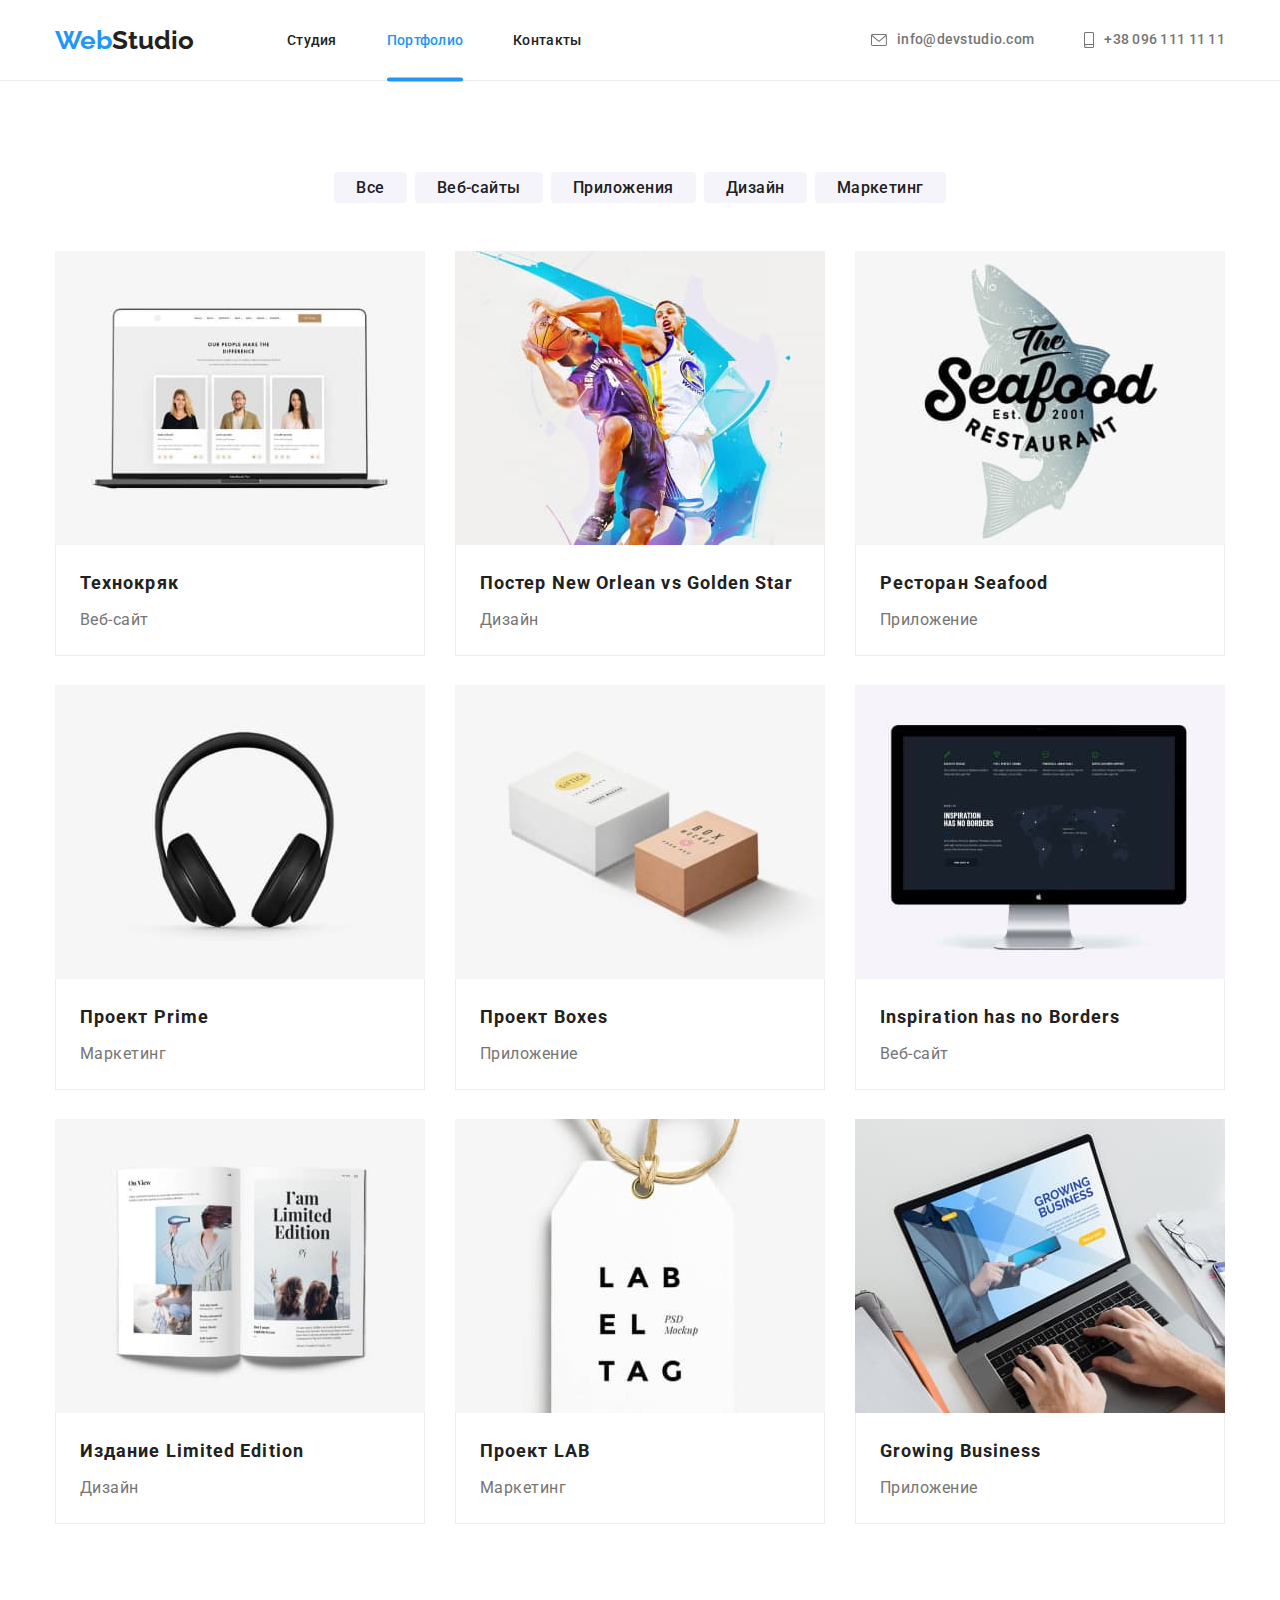
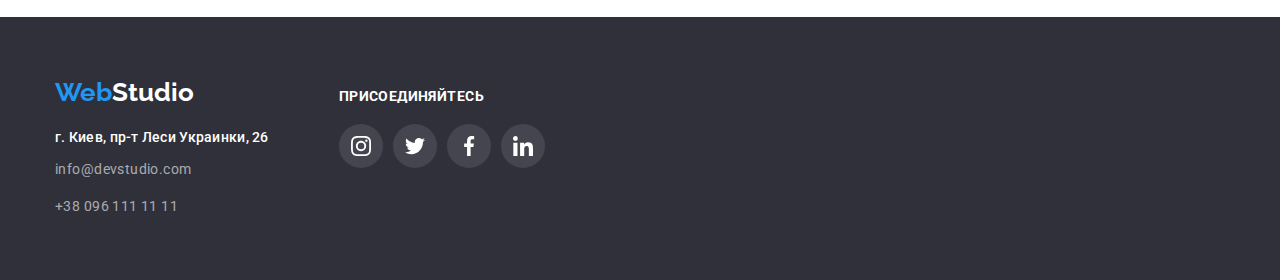
==== portfolio.html @ 439feb78 "copy files fm mod#5" ====
<!DOCTYPE html>

<html lang="ru">
  <head>
    <meta charset="UTF-8" />
    <meta http-equiv="X-UA-Compatible" content="IE=edge" />
    <meta name="viewport" content="width=device-width, initial-scale=1.0" />
    <title>Портфолио</title>
    <link rel="preconnect" href="https://fonts.googleapis.com" />
    <link rel="preconnect" href="https://fonts.gstatic.com" crossorigin />
    <link
      href="https://fonts.googleapis.com/css2?family=Raleway:wght@700&family=Roboto:wght@400;500;700;900&display=swap"
      rel="stylesheet"
    />
    <link
      rel="stylesheet"
      href="https://cdnjs.cloudflare.com/ajax/libs/modern-normalize/1.1.0/modern-normalize.min.css"
    />
    <link rel="stylesheet" href="./css/styles.css" />
  </head>
  <body>
    <header class="main-header">
      <div class="container flex hrznt-cent">
        <a href="./index.html" class="logo" lang="en"
          ><span class="accent">Web</span>Studio</a
        >
        <nav class="main-nav">
          <ul class="main-manu list">
            <li class="link">
              <a href="./index.html" class="main-menu-link">Студия</a>
            </li>
            <li class="link">
              <a href="./portfolio.html" class="current main-menu-link"
                >Портфолио</a
              >
            </li>
            <li class="link">
              <a href="#" class="main-menu-link">Контакты</a>
            </li>
          </ul>
        </nav>
        <ul class="address-nav list">
          <li class="address-link">
            <a
              href="mailto:info@devstudio.com"
              class="contacts-header"
              lang="en"
            >
              <svg class="mail-icon" style="width: 16px; height: 12px">
                <use href="./images/icons.svg#icon-envelope"></use>
              </svg>
              info@devstudio.com</a
            >
          </li>
          <li class="address-link">
            <a href="tel:+380961111111" class="contacts-header">
              <svg class="phone-icon" style="width: 10px; height: 16px">
                <use href="./images/icons.svg#icon-smartphone"></use>
              </svg>
              +38 096 111 11 11</a
            >
          </li>
        </ul>
      </div>
    </header>
    <main>
      <section class="section">
        <div class="container">
          <h1 class="section-title hide">Нашы работы</h1>
          <ul class="filter list">
            <li class="filter-item">
              <a href="" class="filter-button">Все</a>
            </li>
            <li class="filter-item">
              <a href="" class="filter-button">Веб-сайты</a>
            </li>
            <li class="filter-item">
              <a href="" class="filter-button">Приложения</a>
            </li>
            <li class="filter-item">
              <a href="" class="filter-button">Дизайн</a>
            </li>
            <li class="filter-item">
              <a href="" class="filter-button">Маркетинг</a>
            </li>
          </ul>
          <ul class="project-portfolio list">
            <li class="project-card">
              <a href="" class="project-link">
                <div class="img-box">
                  <img
                    class="project-img no-gap"
                    src="./images/card-technockrayk.jpg"
                    alt="Основная страница сайта"
                    width="370"
                    height="294"
                  />
                  <div class="text-box">
                    <p class="text">
                      Ресурс предлагает комплексные предложения с разным уровнем
                      функционала и сервисов. Все это позволит посетителю
                      получить исчерпывающие сведения <br />
                      о компании или частном лице.
                    </p>
                  </div>
                </div>
                <div class="project-tag">
                  <h2 class="project-name">Технокряк</h2>
                  <p class="project-category">Веб-сайт</p>
                </div>
              </a>
            </li>
            <li class="project-card">
              <a href="" class="project-link">
                <div class="img-box">
                  <img
                    class="project-img no-gap"
                    src="./images/card-poster.jpg"
                    alt="Два баскетболиста с мячом"
                    width="370"
                    height="294"
                  />
                  <div class="text-box">
                    <p class="text">
                      Ресурс предлагает комплексные предложения с разным уровнем
                      функционала и сервисов. Все это позволит посетителю
                      получить исчерпывающие сведения <br />
                      о компании или частном лице.
                    </p>
                  </div>
                </div>
                <div class="project-tag">
                  <h2 class="project-name">
                    Постер <span lang="en">New Orlean vs Golden Star</span>
                  </h2>
                  <p class="project-category">Дизайн</p>
                </div>
              </a>
            </li>
            <li class="project-card">
              <a href="" class="project-link">
                <div class="img-box">
                  <img
                    class="project-img no-gap"
                    src="./images/card-restoran.jpg"
                    alt="Логотп ресторана"
                    width="370"
                    height="294"
                  />
                  <div class="text-box">
                    <p class="text">
                      Ресурс предлагает комплексные предложения с разным уровнем
                      функционала и сервисов. Все это позволит посетителю
                      получить исчерпывающие сведения <br />
                      о компании или частном лице.
                    </p>
                  </div>
                </div>
                <div class="project-tag">
                  <h2 class="project-name">
                    Ресторан <span lang="en">Seafood</span>
                  </h2>
                  <p class="project-category">Приложение</p>
                </div>
              </a>
            </li>
            <li class="project-card">
              <a href="" class="project-link">
                <div class="img-box">
                  <img
                    class="project-img no-gap"
                    src="./images/card-prime.jpg"
                    alt="Полноразмерные наушники"
                    width="370"
                    height="294"
                  />
                  <div class="text-box">
                    <p class="text">
                      Ресурс предлагает комплексные предложения с разным уровнем
                      функционала и сервисов. Все это позволит посетителю
                      получить исчерпывающие сведения <br />
                      о компании или частном лице.
                    </p>
                  </div>
                </div>
                <div class="project-tag">
                  <h2 class="project-name">
                    Проект <span lang="en">Prime</span>
                  </h2>
                  <p class="project-category">Маркетинг</p>
                </div>
              </a>
            </li>
            <li class="project-card">
              <a href="" class="project-link">
                <div class="img-box">
                  <img
                    class="project-img no-gap"
                    src="./images/card-boxes.jpg"
                    alt="Две коробки"
                    width="370"
                    height="294"
                  />
                  <div class="text-box">
                    <p class="text">
                      Ресурс предлагает комплексные предложения с разным уровнем
                      функционала и сервисов. Все это позволит посетителю
                      получить исчерпывающие сведения <br />
                      о компании или частном лице.
                    </p>
                  </div>
                </div>
                <div class="project-tag">
                  <h2 class="project-name">Проект Boxes</h2>
                  <p class="project-category">Приложение</p>
                </div>
              </a>
            </li>
            <li class="project-card">
              <a href="" class="project-link">
                <div class="img-box">
                  <img
                    class="project-img no-gap"
                    src="./images/card-noborders.jpg"
                    alt="Фото главной страници 'проекта' Веб-сайта на мониторе"
                    width="370"
                    height="294"
                  />
                  <div class="text-box">
                    <p class="text">
                      Ресурс предлагает комплексные предложения с разным уровнем
                      функционала и сервисов. Все это позволит посетителю
                      получить исчерпывающие сведения <br />
                      о компании или частном лице.
                    </p>
                  </div>
                </div>
                <div class="project-tag">
                  <h2 class="project-name" lang="en">
                    Inspiration has no Borders
                  </h2>
                  <p class="project-category">Веб-сайт</p>
                </div>
              </a>
            </li>
            <li class="project-card">
              <a href="" class="project-link">
                <div class="img-box">
                  <img
                    class="project-img no-gap"
                    src="./images/card-publication.jpg"
                    alt="Журнал в развороте"
                    width="370"
                    height="294"
                  />
                  <div class="text-box">
                    <p class="text">
                      Ресурс предлагает комплексные предложения с разным уровнем
                      функционала и сервисов. Все это позволит посетителю
                      получить исчерпывающие сведения <br />
                      о компании или частном лице.
                    </p>
                  </div>
                </div>
                <div class="project-tag">
                  <h2 class="project-name">
                    Издание <span lang="en">Limited Edition</span>
                  </h2>
                  <p class="project-category">Дизайн</p>
                </div>
              </a>
            </li>
            <li class="project-card">
              <a href="" class="project-link">
                <div class="img-box">
                  <img
                    class="project-img no-gap"
                    src="./images/card-lab.jpg"
                    alt="Фото бирки с логотипом проекта"
                    width="370"
                    height="294"
                  />
                  <div class="text-box">
                    <p class="text">
                      Ресурс предлагает комплексные предложения с разным уровнем
                      функционала и сервисов. Все это позволит посетителю
                      получить исчерпывающие сведения <br />
                      о компании или частном лице.
                    </p>
                  </div>
                </div>
                <div class="project-tag">
                  <h2 class="project-name">
                    Проект <span lang="en">LAB</span>
                  </h2>
                  <p class="project-category">Маркетинг</p>
                </div>
              </a>
            </li>
            <li class="project-card">
              <a href="" class="project-link">
                <div class="img-box">
                  <img
                    class="project-img no-gap"
                    src="./images/card-growing.jpg"
                    alt="Фото Веб-сайта для приложения на ноутбуке"
                    width="370"
                    height="294"
                  />
                  <div class="text-box">
                    <p class="text">
                      Ресурс предлагает комплексные предложения с разным уровнем
                      функционала и сервисов. Все это позволит посетителю
                      получить исчерпывающие сведения <br />
                      о компании или частном лице.
                    </p>
                  </div>
                </div>
                <div class="project-tag">
                  <h2 class="project-name" lang="en">Growing Business</h2>
                  <p class="project-category">Приложение</p>
                </div>
              </a>
            </li>
          </ul>
        </div>
      </section>
    </main>

    <footer class="main-footer">
      <div class="container flex">
        <div class="address">
          <a href="./index.html" class="logo-footer" lang="en"
            ><span class="accent">Web</span
            ><span class="logo-white">Studio</span></a
          >
          <address>
            <ul class="address-footer list">
              <li class="address-item">
                <a href="#" class="address-link"
                  >г. Киев, пр-т Леси Украинки, 26</a
                >
              </li>
              <li class="address-item">
                <a
                  href="mailto:info@devstudio.com"
                  class="contacts-footer"
                  lang="en"
                  >info@devstudio.com</a
                >
              </li>
              <li class="address-item">
                <a href="tel:+380961111111" class="contacts-footer"
                  >+38 096 111 11 11</a
                >
              </li>
            </ul>
          </address>
        </div>
        <div class="social">
          <h2 class="social-title">присоединяйтесь</h2>
          <ul class="social-links flex list">
            <li class="social-link">
              <a href="" class="social-item">
                <svg class="social-icon" style="width: 20px; height: 20px">
                  <use href="./images/icons.svg#icon-instagram"></use>
                </svg>
              </a>
            </li>
            <li class="social-link">
              <a href="" class="social-item">
                <svg class="social-icon" style="width: 20px; height: 20px">
                  <use href="./images/icons.svg#icon-twitter"></use>
                </svg>
              </a>
            </li>
            <li class="social-link">
              <a href="" class="social-item">
                <svg class="social-icon" style="width: 20px; height: 20px">
                  <use href="./images/icons.svg#icon-facebook"></use>
                </svg>
              </a>
            </li>
            <li class="social-link">
              <a href="" class="social-item">
                <svg class="social-icon" style="width: 20px; height: 20px">
                  <use href="./images/icons.svg#icon-linkedin"></use>
                </svg>
              </a>
            </li>
          </ul>
        </div>
      </div>
    </footer>
  </body>
</html>
---- css/styles.css ----
:root {
  --primary-text-color: rgba(33, 33, 33, 1);
  --secondary-text-color: rgba(117, 117, 117, 1);
  --accent-color: rgba(33, 150, 243, 1);
  --primary-white-color: rgba(255, 255, 255, 1);
  --secondary-section-color: rgba(245, 244, 250, 1);
  --slave-bcg-color: rgba(47, 48, 58, 1);
  --contacts-footer: rgba(255, 255, 255, 0.6);
}

html {
  box-sizing: border-box;
}

*,
*::before,
*::after {
  box-sizing: inherit;
}

body {
  font-family: Roboto, sans-serif;
  color: var(--primary-text-color);

  background-color: var(--primary-white-color);
}

.list {
  padding: 0;
  margin: 0;

  list-style-type: none;
}

.accent {
  color: var(--accent-color);
}

.secnd-section-color {
  background-color: var(--secondary-section-color);
}

.flex {
  display: flex;
}

.hrznt-cent {
  align-items: center;
}

.hide {
  position: absolute;
  width: 1px;
  height: 1px;
  margin: -1px;
  border: 0;
  padding: 0;

  white-space: nowrap;
  clip-path: inset(100%);
  clip: rect(0 0 0 0);
  overflow: hidden;
}

.section.cut-top {
  padding-top: 0;
}

.container {
  width: 1200px;
  margin-left: auto;
  margin-right: auto;
  padding-left: 15px;
  padding-right: 15px;
}

.main-header {
  border-bottom: 1px solid rgba(236, 236, 236, 1);
}

.main-manu {
  display: flex;
  margin-left: 93px;
}

.main-manu .link + .link {
  margin-left: 50px;
}

.address-nav {
  display: flex;
  margin-left: auto;
}

.address-nav > .address-link + .address-link {
  margin-left: 50px;
}

.main-menu-link {
  display: inline-flex;
  position: relative;
  display: block;
  padding-top: 32px;
  padding-bottom: 32px;

  text-decoration-line: none;
  font-size: 14px;
  font-weight: 500;
  line-height: 1.17;
  letter-spacing: 0.02em;
  color: var(--primary-text-color);
  transition: color 250ms cubic-bezier(0.4, 0, 0.2, 1);
}

.main-menu-link:hover,
.main-menu-link:focus {
  color: var(--accent-color);
}

.main-menu-link::after {
  position: absolute;
  display: block;
  content: '';
  height: 4px;
  width: 100%;
  background-color: var(--accent-color);
  border-radius: 2px;
  opacity: 0;
  transform: translateY(0px);
  transition: transform 250ms cubic-bezier(0.4, 0, 0.2, 1),
    opacity 250ms cubic-bezier(0.4, 0, 0.2, 1);
}

.main-menu-link:hover::after,
.main-menu-link:focus::after {
  position: absolute;
  display: block;
  content: '';
  height: 4px;
  width: 100%;
  background-color: var(--accent-color);
  border-radius: 2px;
  opacity: 1;
  transform: translateY(29px);
}

.current {
  color: var(--accent-color);
}

.current::before {
  position: absolute;
  display: block;
  content: '';
  height: 4px;
  width: 100%;
  background-color: var(--accent-color);
  border-radius: 2px;
  transform: translateY(45.5px);
}

.logo,
.logo-footer {
  text-decoration-line: none;
  font-family: Raleway;
  font-size: 26px;
  font-weight: 700;
  line-height: 1.17;
  color: var(--primary-text-color);
}

.logo-footer {
  display: block;
  margin-bottom: 20px;
}

.logo-white {
  color: var(--primary-white-color);
}

.mail-icon {
  fill: currentColor;
  margin-right: 10px;
}

.phone-icon {
  fill: currentColor;
  margin-right: 10px;
}

.contacts-header {
  display: flex;
  align-items: center;
  padding-top: 32px;
  padding-bottom: 32px;

  text-decoration-line: none;
  font-weight: 500;
  color: var(--secondary-text-color);
  transition: color 250ms cubic-bezier(0.4, 0, 0.2, 1);
}

.contacts-header:hover,
.contacts-header:focus {
  color: var(--accent-color);
}

.contacts-footer {
  text-decoration-line: none;
  font-style: normal;
  font-weight: 400;
  font-size: 14px;
  line-height: 2;
  letter-spacing: 0.03em;
  color: var(--contacts-footer);
  transition: color 250ms cubic-bezier(0.4, 0, 0.2, 1);
}

.contacts-footer:hover,
.contacts-footer:focus {
  color: var(--accent-color);
}

.vision-description {
  margin: 0;

  font-style: normal;
  font-weight: 400;
  font-size: 14px;
  line-height: 1.7;
  letter-spacing: 0.03em;
  color: var(--secondary-text-color);
}

.hero {
  padding-top: 200px;
  padding-bottom: 200px;

  text-align: center;

  background-image: linear-gradient(
      to right,
      rgba(47, 48, 58, 0.4),
      rgba(47, 48, 58, 0.4)
    ),
    url(../images/hero-bkg.jpg),
    linear-gradient(to right, rgba(196, 196, 196, 1), rgba(196, 196, 196, 1));
  background-size: auto;
  background-position: center;
  background-repeat: no-repeat;
}

.hero-title {
  margin-top: 0;
  margin-bottom: 30px;

  font-size: 44px;
  font-weight: 900;
  line-height: 1.36;
  letter-spacing: 0.06em;
  text-transform: uppercase;
  color: var(--primary-white-color);
}

.hero-button {
  padding: 10px 32px;

  font-weight: 700;
  font-size: 16px;
  line-height: 1.88;
  letter-spacing: 0.06em;
  color: var(--primary-white-color);

  background-color: var(--accent-color);
  box-shadow: 0px 4px 4px rgba(0, 0, 0, 0.15);
  border-radius: 4px;
  border: 0;
}

.hero-button:hover,
.hero-button:focus {
  letter-spacing: 0.06em;
  color: var(--primary-white-color);

  background-color: rgba(24, 140, 232, 1);
  box-shadow: 0px 4px 4px rgba(0, 0, 0, 0.15);
}

/* MODAL WINDOW */

.backdrop {
  position: fixed;
  top: 0;
  left: 0;
  width: 100%;
  height: 100%;
  background-color: rgba(0, 0, 0, 0.2);

  opacity: 1;

  transition: opacity 250ms cubic-bezier(0.4, 0, 0.2, 1);
}

.backdrop.is-hidden {
  opacity: 0;
  pointer-events: none;
}

.backdrop.is-hidden .modal {
  transform: translate(-50%, -50%) scale(1.1);
}

.modal {
  position: absolute;
  top: 50%;
  left: 50%;

  height: 581px;
  width: 528px;
  background-color: var(--primary-white-color);
  box-shadow: 0px 1px 3px rgba(0, 0, 0, 0.12), 0px 1px 1px rgba(0, 0, 0, 0.14),
    0px 2px 1px rgba(0, 0, 0, 0.2);
  border-radius: 4px;

  transform: translate(-50%, -50%) scale(1);

  transition: transform 250ms cubic-bezier(0.4, 0, 0.2, 1);
}

.modal-button {
  display: flex;
  justify-content: center;
  align-items: center;
  position: absolute;
  top: 8px;
  right: 8px;
  width: 30px;
  height: 30px;

  border-radius: 50%;
  background-color: var(--primary-white-color);
  border: 1px solid rgba(0, 0, 0, 0.1);
}

.modal-button:hover,
.modal-button:focus {
  color: currentColor;
}

.vision-list {
  display: flex;
  flex-wrap: wrap;
  margin: -15px;
}

.vision-item {
  display: flex;
  justify-content: center;
  align-items: center;
  width: 270px;
  height: 120px;
  margin-bottom: 30px;
  background-color: var(--secondary-section-color);
  border-radius: 4px;
}

.vision-icon {
  padding: 0;
}

.our-vision-list-item {
  margin: 15px;
  width: 270px;
}

.section {
  padding-top: 94px;
  padding-bottom: 94px;
}

.activities {
  display: flex;
}

.activities-item + .activities-item {
  margin-left: 30px;
}

.no-gap {
  display: block;
}

.img-box {
  display: flex;
  position: relative;
}

.activities-item .info-box {
  bottom: 0;

  padding: 24px;

  position: absolute;
  display: flex;
  justify-content: center;
  align-items: center;
  max-width: 100%;
  min-width: 100%;
  height: 70px;
  background-color: rgba(47, 48, 58, 0.8);
}

.activities-item .img-text {
  display: block;
  margin: 0;
  font-family: 'Roboto';
  font-style: normal;
  font-weight: 700;
  font-size: 14px;
  line-height: 1.14;
  text-align: center;
  letter-spacing: 0.03em;
  text-transform: uppercase;

  color: var(--primary-white-color);
}

.filter {
  display: flex;
  margin-bottom: 50px;
  justify-content: center;
}

.filter-item + .filter-item {
  margin-left: 8px;
}

.filter-button {
  text-decoration: none;

  padding: 6px 22px;

  font-weight: 500;
  font-size: 16px;
  line-height: 1.63;

  letter-spacing: 0.03em;
  color: var(--primary-text-color);

  background-color: var(--secondary-section-color);
  border: 0px;
  border-radius: 4px;
  box-shadow: 0px 3px 1px rgba(0, 0, 0, 0), 0px 1px 2px rgba(0, 0, 0, 0),
    0px 2px 2px rgba(0, 0, 0, 0);
  transition: background-color 250ms cubic-bezier(0.4, 0, 0.2, 1),
    color 250ms cubic-bezier(0.4, 0, 0.2, 1),
    box-shadow 250ms cubic-bezier(0.4, 0, 0.2, 1);
}

.filter-button:hover,
.filter-button:focus {
  color: var(--primary-white-color);
  background-color: var(--accent-color);
  box-shadow: 0px 3px 1px rgba(0, 0, 0, 0.1), 0px 1px 2px rgba(0, 0, 0, 0.08),
    0px 2px 2px rgba(0, 0, 0, 0.12);
}

.project-portfolio {
  display: flex;
  flex-wrap: wrap;
  margin: -15px;
}

.project-card {
  margin: 15px;
  width: 370px;
  height: 404px;
  box-shadow: 0px 1px 1px rgba(0, 0, 0, 0), 0px 4px 4px rgba(0, 0, 0, 0),
    1px 4px 6px rgba(0, 0, 0, 0);
  transition: box-shadow 250ms cubic-bezier(0.4, 0, 0.2, 1);
}

.project-link {
  display: block;
  text-decoration: none;
  width: 100%;
  height: 100%;
}

.project-card .img-box {
  overflow: hidden;
}

.project-card:focus,
.project-card:hover {
  box-shadow: 0px 1px 1px rgba(0, 0, 0, 0.12), 0px 4px 4px rgba(0, 0, 0, 0.06),
    1px 4px 6px rgba(0, 0, 0, 0.16);
}

.project-card .text-box {
  display: flex;
  align-items: center;
  position: absolute;
  top: 0;
  left: 0;
  width: 100%;
  height: 100%;
  padding: 24px;
  background-color: rgba(33, 150, 243, 0.9);
  transform: translateY(100%);
  transition: transform 250ms cubic-bezier(0.4, 0, 0.2, 1);
}

.project-card .project-link:focus .text-box,
.project-card .project-link:hover .text-box {
  display: flex;
  align-items: center;
  position: absolute;
  top: 0;
  left: 0;
  width: 100%;
  height: 100%;
  padding: 24px;
  background-color: rgba(33, 150, 243, 0.9);
  transform: translateY(0%);
}

.project-img {
  max-width: 100%;
  height: auto;
}

.project-card .text {
  margin: 0;

  font-family: Roboto;
  font-style: normal;
  font-weight: 400;
  font-size: 18px;
  line-height: 1.56;
  letter-spacing: 0.03em;
  color: var(--primary-white-color);
}

.project-tag {
  text-decoration-style: none;
  padding: 20px 24px 20px 24px;

  border-left: 1px solid rgba(238, 238, 238, 1);
  border-right: 1px solid rgba(238, 238, 238, 1);
  border-bottom: 1px solid rgba(238, 238, 238, 1);
}

.project-name {
  color: var(--primary-text-color);
  margin: 0px 0px 4px 0px;

  font-style: normal;
  font-weight: 700;
  font-size: 18px;
  line-height: 2;
  letter-spacing: 0.06em;
}

.project-category {
  margin: 0;

  font-style: normal;
  font-weight: 400;
  font-size: 16px;
  line-height: 30px;
  letter-spacing: 0.03em;
  color: var(--secondary-text-color);
}

.vision-title {
  margin-top: 0;
  margin-bottom: 10px;

  font-family: Roboto;
  font-weight: 700;
  font-size: 14px;
  line-height: 1.14;
  letter-spacing: 0.03em;
  text-transform: uppercase;
}

.section-title {
  margin-top: 0;
  margin-bottom: 50px;

  font-weight: 700;
  font-size: 36px;
  line-height: 1.17;
  text-align: center;
  letter-spacing: 0.03em;
}

.crew-card {
  width: 270px;
  margin: 15px;

  background-color: var(--primary-white-color);
  box-shadow: 0px 1px 3px rgba(0, 0, 0, 0.12), 0px 1px 1px rgba(0, 0, 0, 0.14),
    0px 2px 1px rgba(0, 0, 0, 0.2);
  border-radius: 0px 0px 4px 4px;
}

.crew {
  display: flex;
  flex-wrap: wrap;
  margin: -15px;
}

.crew-tag {
  padding-top: 30px;
  padding-bottom: 30px;

  flex-direction: column;
}

.crew-name {
  margin-top: 0;
  margin-bottom: 10px;

  text-align: center;
  font-weight: 500;
  font-size: 16px;
  line-height: 1.19;
  letter-spacing: 0.03em;
}

.crew-job {
  margin: 0 0 16px 0;

  text-align: center;
  font-weight: 400;
  font-size: 16px;
  line-height: 1.19;
  letter-spacing: 0.03em;
  color: var(--secondary-text-color);
}

.crew-buttons {
  justify-content: center;
  padding: 0;
  align-items: center;
}

.crew-buttons .crew-link + .crew-link {
  margin-left: 10px;
}

.crew-button {
  display: flex;
  justify-content: center;
  align-items: center;
  padding: 12px;
  width: 44px;
  height: 44px;
  background-color: var(--primary-white-color);
  border: 0;
  border-radius: 50%;
  fill: rgba(175, 177, 184, 1);
  background-position: center;
  transition: fill 250ms cubic-bezier(0.4, 0, 0.2, 1),
    background-color 250ms cubic-bezier(0.4, 0, 0.2, 1);
}

.crew-button:hover,
.crew-button:focus {
  background-color: var(--accent-color);
  fill: var(--primary-white-color);
}

.crew-btn-icon {
  margin: 0;
  padding: 0;
  object-fit: contain;
}

.clients {
  display: flex;
  justify-content: center;
}

.client-item {
  display: flex;
  width: 170px;
  height: 92px;
  justify-content: center;
  align-items: center;
  color: rgba(175, 177, 184, 1);
  border: 1px solid;
  border-radius: 4px;
  transition: color 250ms cubic-bezier(0.4, 0, 0.2, 1);
}

.client-item:hover,
.client-item:focus {
  color: var(--accent-color);
}

.client + .client {
  margin-left: 30px;
}

.client-icon {
  padding: 0;
  margin: 0;
  fill: currentColor;
}

.address-link {
  text-decoration: none;
  font-family: Roboto;
  font-style: normal;
  font-weight: 500;
  font-size: 14px;
  line-height: 1.14;
  letter-spacing: 0.02em;
  color: var(--primary-white-color);
}

.main-footer .container.flex {
  align-items: baseline;
}

.main-footer {
  padding-top: 60px;
  padding-bottom: 60px;
  margin: auto;

  background-color: var(--slave-bcg-color);
}

.address-footer {
  display: flex;
  flex-direction: column;
}

.address-item + .address-item {
  margin-top: 9px;
}

.social {
  margin-left: 70px;
}

.social-title {
  font-weight: 700;
  font-size: 14px;
  line-height: 16px;
  letter-spacing: 0.03em;
  text-transform: uppercase;
  margin: 0px 0px 20px 0px;

  color: var(--primary-white-color);
}

.social-links {
  padding: 0;
  margin: 0;
}

.social-link + .social-link {
  margin-left: 10px;
}

.social-item {
  display: flex;
  justify-content: center;
  align-items: center;
  padding: 0;
  width: 44px;
  height: 44px;
  background-color: rgba(255, 255, 255, 0.1);
  border: 0;
  border-radius: 50%;
  fill: var(--primary-white-color);
  background-position: center;
  transition: background-color 250ms cubic-bezier(0.4, 0, 0.2, 1);
}

.social-item:hover,
.social-item:focus {
  background-color: var(--accent-color);
}

.social-icon {
  margin: 0;
  padding: 0;
}
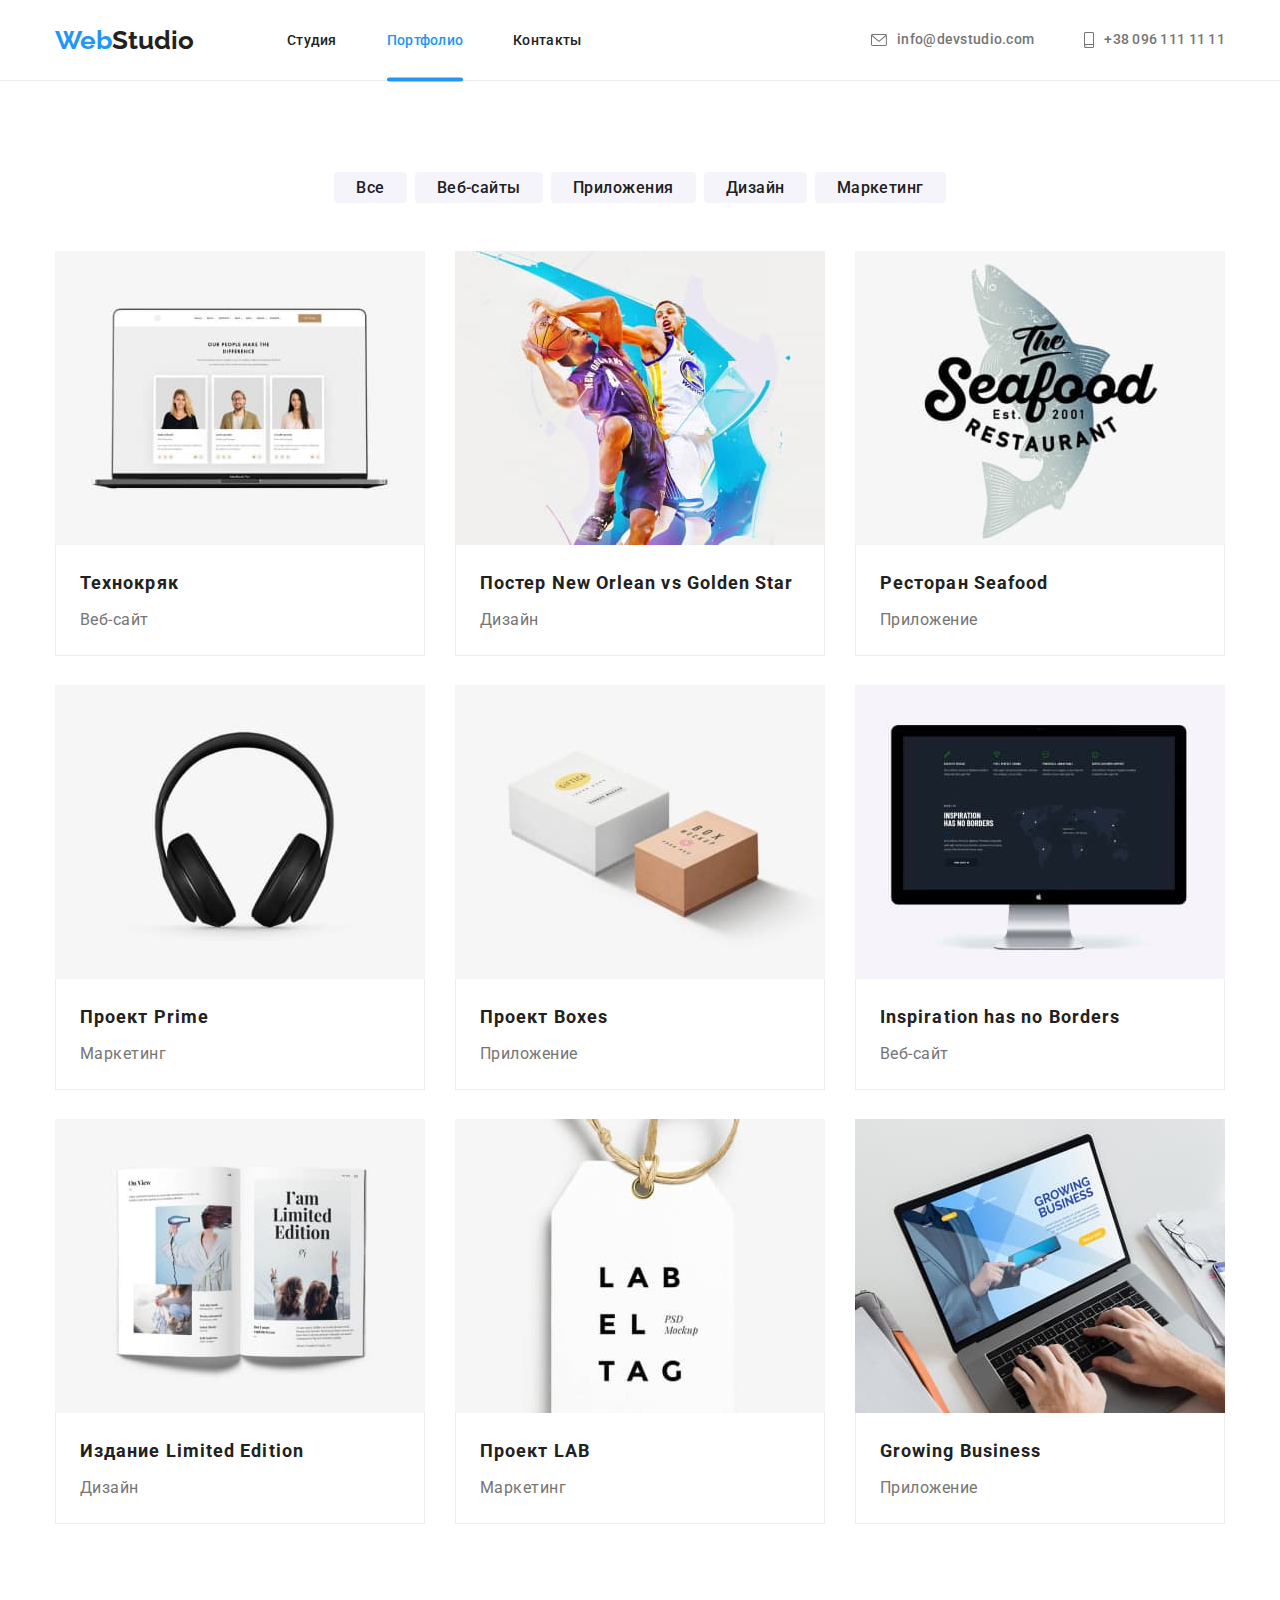
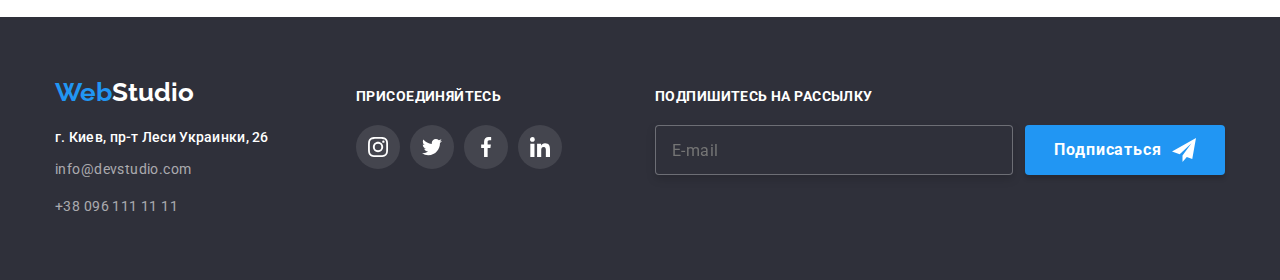
==== commit 3c3a488d: "mod 6" ====
--- a/portfolio.html
+++ b/portfolio.html
@@ -390,7 +390,29 @@
             </li>
           </ul>
         </div>
+        <div class="submit">
+          <h2 class="submit-form--title">Подпишитесь на рассылку</h2>
+          <form class="submit-form js-submit-form">
+            <label class="submit-form--lable">
+              <input
+                type="email"
+                class="submit-form--input"
+                name="mail"
+                placeholder="E-mail"
+              />
+            </label>
+            <button type="submit" class="submit-form--button">
+              Подписаться<svg
+                class="submit-form--icon"
+                style="width: 24px; height: 24px"
+              >
+                <use href="./images/icons.svg#icon-send"></use>
+              </svg>
+            </button>
+          </form>
+        </div>
       </div>
     </footer>
+    <script src="./js/modal.js"></script>
   </body>
 </html>
--- a/css/styles.css
+++ b/css/styles.css
@@ -221,17 +221,6 @@
   color: var(--accent-color);
 }
 
-.vision-description {
-  margin: 0;
-
-  font-style: normal;
-  font-weight: 400;
-  font-size: 14px;
-  line-height: 1.7;
-  letter-spacing: 0.03em;
-  color: var(--secondary-text-color);
-}
-
 .hero {
   padding-top: 200px;
   padding-bottom: 200px;
@@ -243,7 +232,7 @@
       rgba(47, 48, 58, 0.4),
       rgba(47, 48, 58, 0.4)
     ),
-    url(../images/hero-bkg.jpg),
+    url('../images/hero-bkg.jpg'),
     linear-gradient(to right, rgba(196, 196, 196, 1), rgba(196, 196, 196, 1));
   background-size: auto;
   background-position: center;
@@ -312,11 +301,9 @@
 
 .modal {
   position: absolute;
+  padding: 40px;
   top: 50%;
   left: 50%;
-
-  height: 581px;
-  width: 528px;
   background-color: var(--primary-white-color);
   box-shadow: 0px 1px 3px rgba(0, 0, 0, 0.12), 0px 1px 1px rgba(0, 0, 0, 0.14),
     0px 2px 1px rgba(0, 0, 0, 0.2);
@@ -327,7 +314,29 @@
   transition: transform 250ms cubic-bezier(0.4, 0, 0.2, 1);
 }
 
-.modal-button {
+.form {
+  display: flex;
+  flex-direction: column;
+  width: 448px;
+  margin-left: auto;
+  margin-right: auto;
+}
+
+.modal-title {
+  margin: 0;
+  margin-bottom: 12px;
+  font-family: 'Roboto';
+  font-style: normal;
+  font-weight: 700;
+  font-size: 20px;
+  line-height: 1.15;
+  text-align: center;
+  letter-spacing: 0.03em;
+
+  color: var(--primary-text-color);
+}
+
+.modal-button-close {
   display: flex;
   justify-content: center;
   align-items: center;
@@ -342,10 +351,184 @@
   border: 1px solid rgba(0, 0, 0, 0.1);
 }
 
-.modal-button:hover,
-.modal-button:focus {
+.modal-button-close:hover,
+.modal-button-close:focus {
   color: currentColor;
-}
+  fill: var(--accent-color);
+}
+
+.form-field {
+  display: flex;
+  position: relative;
+  flex-direction: column;
+  margin-bottom: 10px;
+}
+
+.icon-modal {
+  position: absolute;
+  top: 65%;
+  left: 14px;
+  transform: translateY(-50%);
+  fill: var(--primary-text-color);
+  display: inline-block;
+}
+
+.form-field:focus-within > .icon-modal {
+  fill: var(--accent-color);
+}
+
+.form-field.comment {
+  margin-bottom: 20px;
+}
+
+.form-field.policy {
+  margin-bottom: 30px;
+}
+
+.form-label {
+  margin-bottom: 4px;
+  font-family: Roboto;
+  font-style: normal;
+  font-weight: 400;
+  font-size: 12px;
+  line-height: 1.14;
+  letter-spacing: 0.01em;
+
+  color: var(--secondary-text-color);
+}
+
+.form-field.policy {
+  flex-direction: row;
+  align-items: center;
+  justify-content: center;
+}
+
+.modal--input {
+  margin: 0;
+  padding: 11px;
+  padding-left: 42px;
+  border: none;
+  outline: 1px solid rgba(33, 33, 33, 0.2);
+  border-radius: 4px;
+}
+
+.modal--input:focus {
+  outline: 1px solid var(--accent-color);
+}
+
+.checkbox {
+  position: absolute;
+  width: 1px;
+  height: 1px;
+  margin: -1px;
+  border: 0;
+  padding: 0;
+  clip: rect(0 0 0 0);
+  overflow: hidden;
+}
+
+.icon-modal-checkbox {
+  display: block;
+  content: '';
+  margin-right: 7px;
+
+  border: 1.78px solid #2a2a2a;
+  border-radius: 1.78px;
+}
+
+.checkbox:checked + .icon-modal-checkbox {
+  width: 11px;
+  height: 8px;
+  border-color: transparent;
+  background-color: var(--accent-color);
+  background-size: contain;
+  background-origin: border-box;
+}
+
+/* .checkbox:checked .icon-modal-checkbox {
+  content: '';
+  background-image: url('../images/icons.svg#.icon-checkbox-check');
+} */
+
+textarea {
+  border: none;
+  resize: none;
+  outline: 1px solid rgba(33, 33, 33, 0.2);
+  border-radius: 4px;
+}
+
+textarea:focus {
+  resize: none;
+  outline: 1px solid var(--accent-color);
+}
+
+.comment {
+  padding: 12px 16px;
+  font-family: Roboto;
+  font-style: normal;
+  font-weight: 400;
+  font-size: 14px;
+  line-height: 1.14;
+  letter-spacing: 0.01em;
+}
+
+.form-field__comment {
+}
+
+.policy .checkbox {
+}
+
+.policy-label {
+  display: flex;
+  align-items: center;
+  margin-left: 7px;
+  font-family: Roboto;
+  font-style: normal;
+  font-weight: 400;
+  font-size: 14px;
+  line-height: 1.71;
+  letter-spacing: 0.03em;
+
+  color: var(--secondary-text-color);
+}
+
+.policy-link {
+  font-family: Roboto;
+  font-style: normal;
+  font-weight: 400;
+  font-size: 14px;
+  line-height: 1.71;
+  letter-spacing: 0.03em;
+  text-decoration-line: underline;
+
+  color: var(--accent-color);
+}
+
+.modal-button-submit {
+  min-width: 200px;
+  min-height: 50px;
+  margin: 0 auto;
+  padding: 10px;
+
+  font-family: Roboto;
+  font-style: normal;
+  font-weight: 700;
+  font-size: 16px;
+  line-height: 1.88;
+  text-align: center;
+  letter-spacing: 0.06em;
+  background-color: var(--accent-color);
+  color: var(--primary-white-color);
+  border: 0;
+  box-shadow: 0px 4px 4px rgba(0, 0, 0, 0.15);
+  border-radius: 4px;
+}
+
+.modal-button-submit:hover,
+.modal-button-submit:focus {
+  background: rgba(24, 140, 232, 1);
+}
+/* SECTION ОСОБЕННОСТИ */
 
 .vision-list {
   display: flex;
@@ -371,6 +554,17 @@
 .our-vision-list-item {
   margin: 15px;
   width: 270px;
+}
+
+.vision-description {
+  margin: 0;
+
+  font-style: normal;
+  font-weight: 400;
+  font-size: 14px;
+  line-height: 1.7;
+  letter-spacing: 0.03em;
+  color: var(--secondary-text-color);
 }
 
 .section {
@@ -734,6 +928,10 @@
   background-color: var(--slave-bcg-color);
 }
 
+.address {
+  width: 231px;
+}
+
 .address-footer {
   display: flex;
   flex-direction: column;
@@ -750,7 +948,7 @@
 .social-title {
   font-weight: 700;
   font-size: 14px;
-  line-height: 16px;
+  line-height: 1.14;
   letter-spacing: 0.03em;
   text-transform: uppercase;
   margin: 0px 0px 20px 0px;
@@ -791,3 +989,69 @@
   margin: 0;
   padding: 0;
 }
+
+.submit {
+  margin-left: 93px;
+}
+
+.submit-form {
+  display: flex;
+  flex-direction: row;
+}
+
+.submit-form--title {
+  font-family: Roboto;
+  font-weight: 700;
+  font-size: 14px;
+  line-height: 1.14;
+  letter-spacing: 0.03em;
+  text-transform: uppercase;
+  margin: 0px 0px 20px 0px;
+
+  color: var(--primary-white-color);
+}
+
+.submit-form--input {
+  width: 358px;
+  height: 50px;
+  border: 1px solid rgba(255, 255, 255, 0.3);
+  filter: drop-shadow(0px 4px 4px rgba(0, 0, 0, 0.15));
+  border-radius: 4px;
+
+  padding: 15px 16px;
+  background-color: var(--slave-bcg-color);
+  font-family: Roboto;
+  font-style: normal;
+  font-weight: 400;
+  font-size: 16px;
+  line-height: 20px;
+  letter-spacing: 0.03em;
+
+  color: rgba(255, 255, 255, 0.6);
+}
+
+.submit-form--button {
+  display: flex;
+  justify-content: center;
+  align-items: center;
+  width: 200px;
+  height: 50px;
+  padding: 10px 0;
+  margin-left: 12px;
+  font-family: Roboto;
+  font-style: normal;
+  font-weight: 700;
+  font-size: 16px;
+  line-height: 30px;
+  box-shadow: 0px 4px 4px rgba(0, 0, 0, 0.15);
+  border-radius: 4px;
+  background-color: var(--accent-color);
+  letter-spacing: 0.06em;
+  border: none;
+  color: #ffffff;
+}
+
+.submit-form--icon {
+  margin-left: 10px;
+  fill: var(--primary-white-color);
+}
